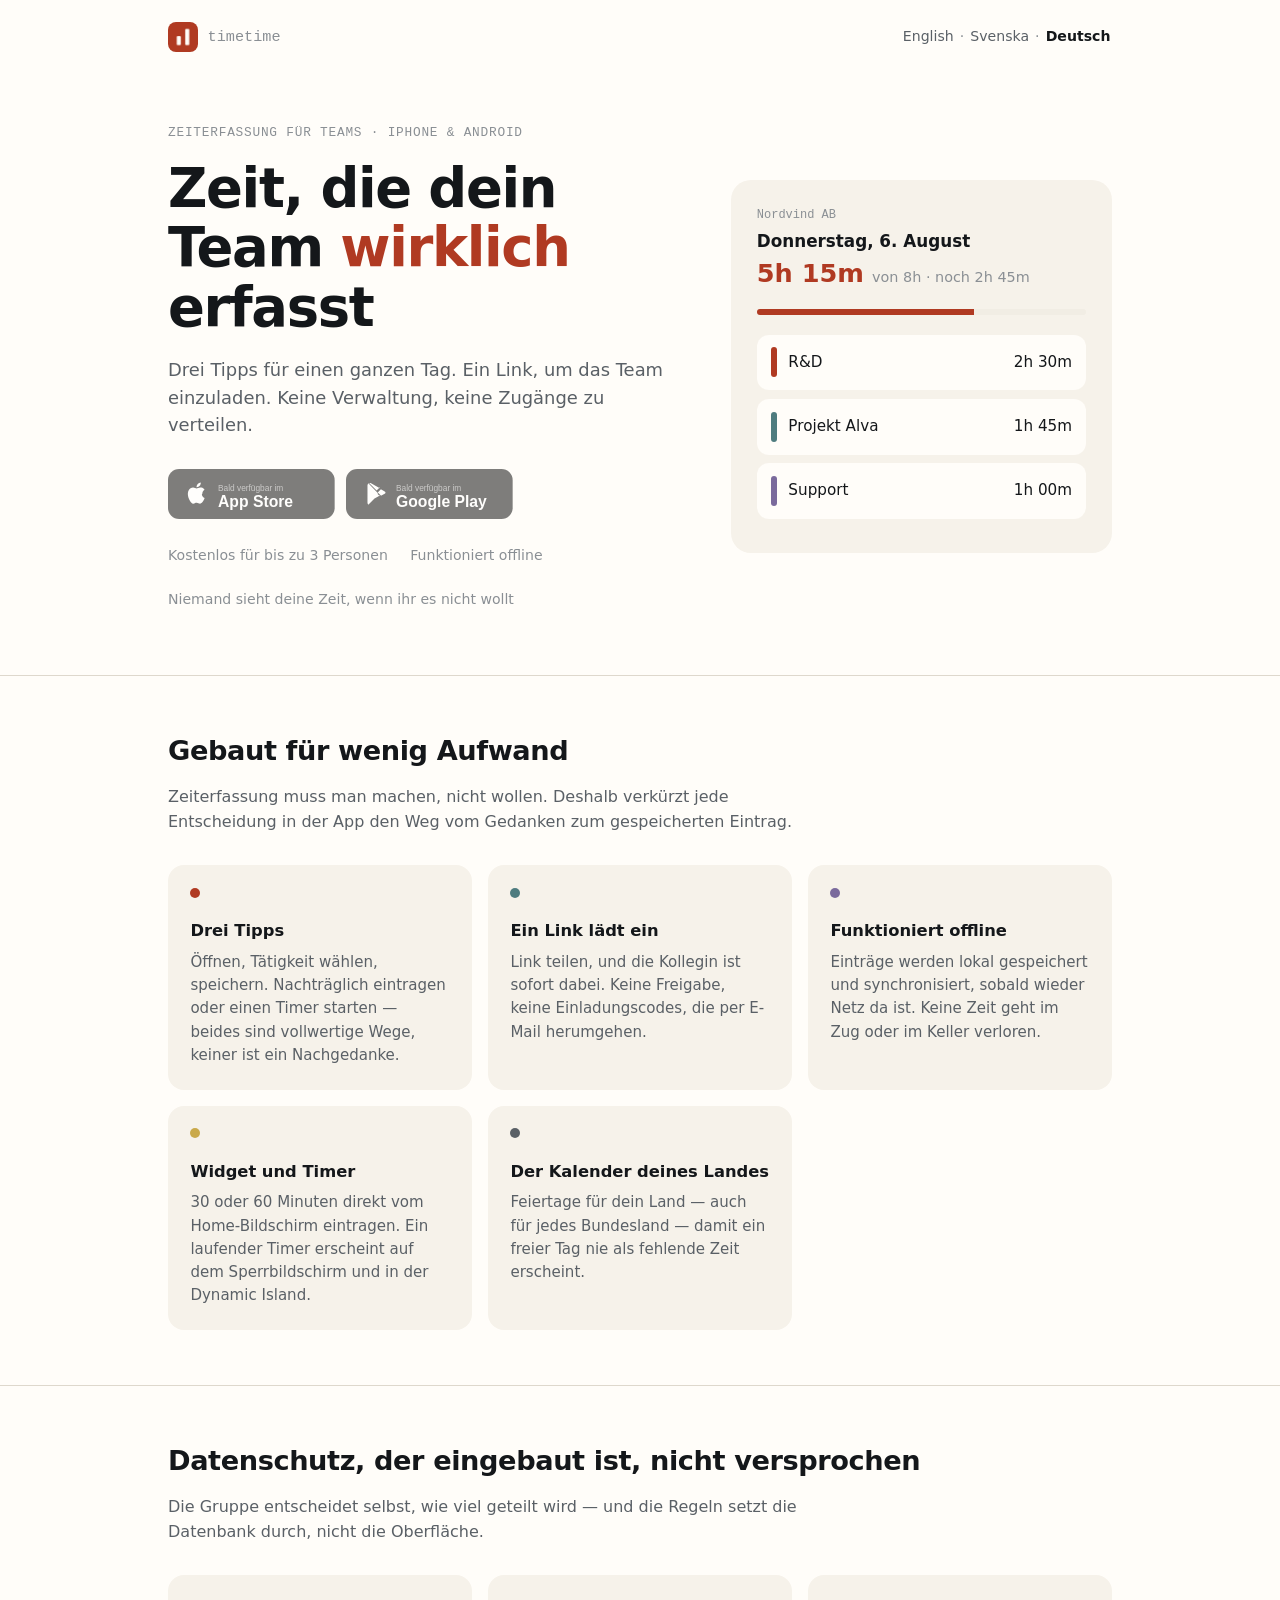
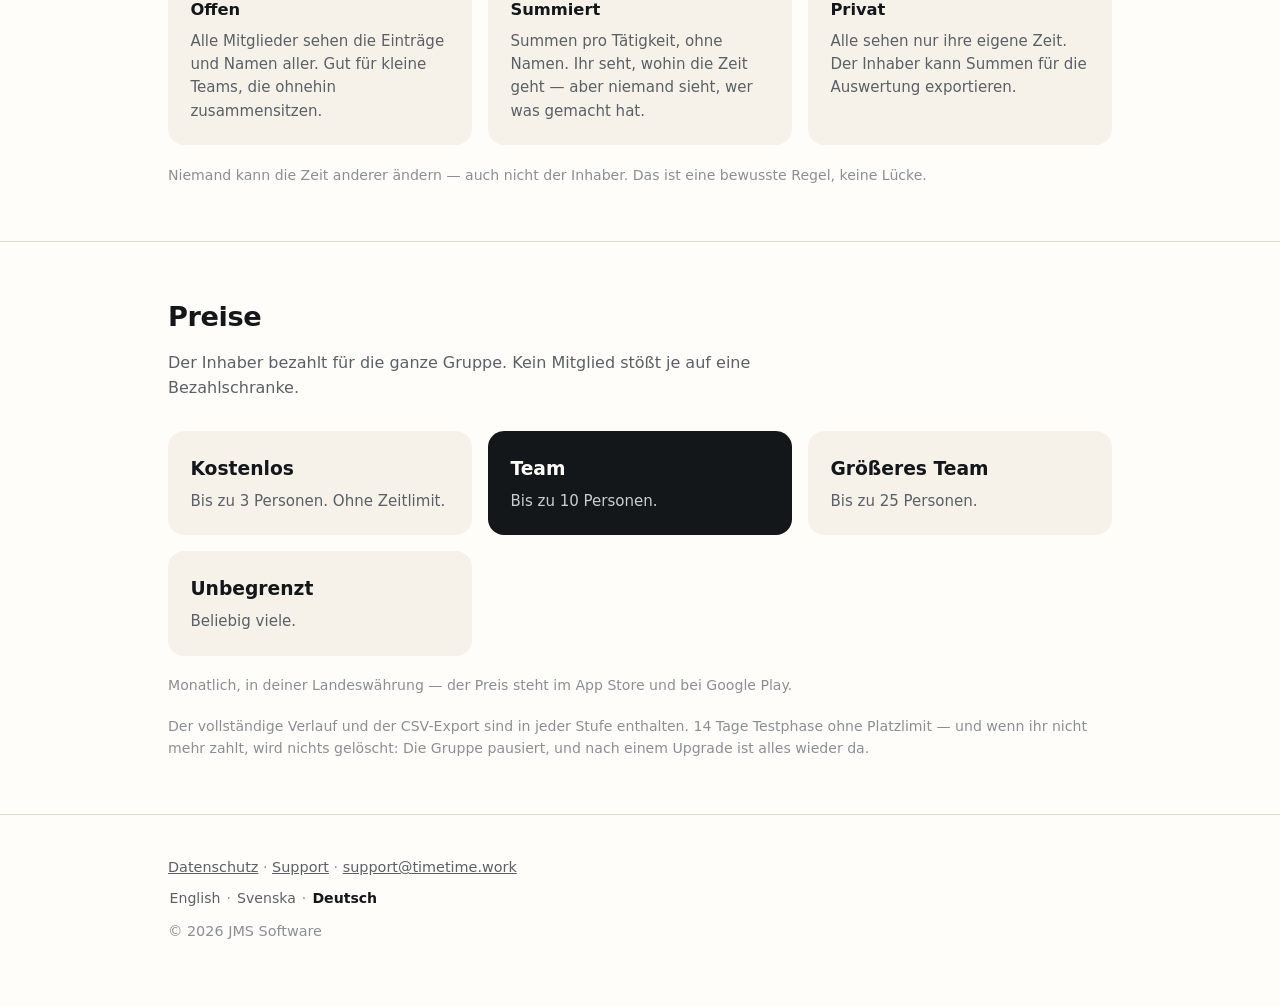
==== de/index.html @ 175a25b4 "Tre språk: engelska, svenska, tyska Startsidan bytte mellan svenska och engelska med JavaScript, och" ====
<!doctype html>
<html lang="de">
<head>
<meta charset="utf-8">
<meta name="viewport" content="width=device-width, initial-scale=1">
<title>TimeTime — Zeiterfassung für Teams</title>
<meta name="description" content="Zeit erfassen mit drei Tipps, auf die gemeinsamen Tätigkeiten deiner Gruppe. Ein Link lädt deine Kolleginnen und Kollegen ein. iPhone und Android.">
<link rel="alternate" hreflang="en" href="https://timetime.work/">
<link rel="alternate" hreflang="sv" href="https://timetime.work/sv/">
<link rel="alternate" hreflang="de" href="https://timetime.work/de/">
<link rel="alternate" hreflang="x-default" href="https://timetime.work/">
<link rel="icon" href="/assets/icon.png">
<link rel="stylesheet" href="/assets/site.css">
<meta property="og:title" content="TimeTime — Zeiterfassung für Teams">
<meta property="og:description" content="Drei Tipps für einen ganzen Tag. Ein Link, um das Team einzuladen.">
<meta property="og:image" content="https://timetime.work/assets/icon.png">
<meta property="og:type" content="website">
</head>
<body>
<div class="wrap">
  <header class="site">
    <a class="brand" href="/de/"><img src="/assets/icon.png" alt="">timetime</a>
    <nav class="langs" aria-label="Sprache"><a href="/" hreflang="en" lang="en">English</a> · <a href="/sv/" hreflang="sv" lang="sv">Svenska</a> · <a href="/de/" hreflang="de" lang="de" aria-current="page">Deutsch</a></nav>
  </header>
  <section class="hero" style="border:0">
    <div>
      <p class="eyebrow">Zeiterfassung für Teams · iPhone &amp; Android</p>
      <h1>Zeit, die dein Team <span class="em">wirklich</span> erfasst</h1>
      <p class="sub">Drei Tipps für einen ganzen Tag. Ein Link, um das Team einzuladen. Keine Verwaltung, keine Zugänge zu verteilen.</p>
      <div class="cta"><span class="store soon">
  <svg viewBox="0 0 180 54" role="img" aria-label="App Store" xmlns="http://www.w3.org/2000/svg">
    <rect width="180" height="54" rx="12" fill="#161616"/>
    <g fill="#fff">
      <path d="M37 26.9c0-3 2.4-4.4 2.5-4.5-1.4-2-3.5-2.3-4.2-2.3-1.8-.2-3.5 1-4.4 1-.9 0-2.3-1-3.8-1-1.9 0-3.7 1.1-4.7 2.9-2 3.5-.5 8.7 1.4 11.5.9 1.4 2 2.9 3.5 2.9 1.4-.1 1.9-.9 3.6-.9s2.2.9 3.7.9c1.5 0 2.5-1.4 3.4-2.8 1.1-1.6 1.5-3.1 1.6-3.2-.1 0-3-1.2-3-4.4zM34.2 18.2c.8-1 1.3-2.3 1.2-3.7-1.1 0-2.5.8-3.3 1.7-.7.8-1.4 2.2-1.2 3.5 1.3.1 2.5-.6 3.3-1.5z"/>
      <text x="54" y="24" font-family="Helvetica,Arial,sans-serif" font-size="9" fill="#a1a1a1">Bald verfügbar im</text>
      <text x="54" y="41" font-family="Helvetica,Arial,sans-serif" font-size="17" font-weight="700" fill="#fff">App Store</text>
    </g>
  </svg>
</span><span class="store soon">
  <svg viewBox="0 0 180 54" role="img" aria-label="Google Play" xmlns="http://www.w3.org/2000/svg">
    <rect width="180" height="54" rx="12" fill="#161616"/>
    <g fill="#fff">
      <path d="M24 15.6c-.5.5-.8 1.3-.8 2.3v18.2c0 1 .3 1.8.8 2.3l.1.1 10.2-10.2v-2.4L24.1 15.5l-.1.1zm13.7 13.1-3.4-3.4 3.4-3.4 4.1 2.3c1.2.7 1.2 1.8 0 2.5l-4.1 2.3v-.3zm-1.1.6L33.1 26l-7.9 7.9c.4.4 1 .5 1.8.1l9.6-5.4v.7zm0-8.6-9.6-5.4c-.8-.4-1.4-.3-1.8.1l7.9 7.9 3.5-3.5v.9z"/>
      <text x="54" y="24" font-family="Helvetica,Arial,sans-serif" font-size="9" fill="#a1a1a1">Bald verfügbar im</text>
      <text x="54" y="41" font-family="Helvetica,Arial,sans-serif" font-size="17" font-weight="700" fill="#fff">Google Play</text>
    </g>
  </svg>
</span></div>
      <div class="trust"><span>Kostenlos für bis zu 3 Personen</span><span>Funktioniert offline</span><span>Niemand sieht deine Zeit, wenn ihr es nicht wollt</span></div>
    </div>
    <div class="stage" aria-hidden="true">
      <div class="stage-group">Nordvind AB</div>
      <div class="stage-title">Donnerstag, 6. August</div>
      <div class="daytotal"><span class="big">5h 15m</span><span class="of">von 8h · noch 2h 45m</span></div>
      <div class="bar"><i></i></div>
      <div class="rowline"><span class="tab" style="background:#B03A22"></span><span class="name">R&amp;D</span><span class="val">2h 30m</span></div>
      <div class="rowline"><span class="tab" style="background:#4E7C7F"></span><span class="name">Projekt Alva</span><span class="val">1h 45m</span></div>
      <div class="rowline"><span class="tab" style="background:#7A6A9C"></span><span class="name">Support</span><span class="val">1h 00m</span></div>
    </div>
  </section>
</div>
<section><div class="wrap">
  <h2>Gebaut für wenig Aufwand</h2><p class="lead">Zeiterfassung muss man machen, nicht wollen. Deshalb verkürzt jede Entscheidung in der App den Weg vom Gedanken zum gespeicherten Eintrag.</p>
  <div class="grid"><div class="card"><span class="dot" style="background:#B03A22"></span><h3>Drei Tipps</h3><p>Öffnen, Tätigkeit wählen, speichern. Nachträglich eintragen oder einen Timer starten — beides sind vollwertige Wege, keiner ist ein Nachgedanke.</p></div><div class="card"><span class="dot" style="background:#4E7C7F"></span><h3>Ein Link lädt ein</h3><p>Link teilen, und die Kollegin ist sofort dabei. Keine Freigabe, keine Einladungscodes, die per E-Mail herumgehen.</p></div><div class="card"><span class="dot" style="background:#7A6A9C"></span><h3>Funktioniert offline</h3><p>Einträge werden lokal gespeichert und synchronisiert, sobald wieder Netz da ist. Keine Zeit geht im Zug oder im Keller verloren.</p></div><div class="card"><span class="dot" style="background:#C9A94A"></span><h3>Widget und Timer</h3><p>30 oder 60 Minuten direkt vom Home-Bildschirm eintragen. Ein laufender Timer erscheint auf dem Sperrbildschirm und in der Dynamic Island.</p></div><div class="card"><span class="dot" style="background:#5A6066"></span><h3>Der Kalender deines Landes</h3><p>Feiertage für dein Land — auch für jedes Bundesland — damit ein freier Tag nie als fehlende Zeit erscheint.</p></div></div>
</div></section>
<section><div class="wrap">
  <h2>Datenschutz, der eingebaut ist, nicht versprochen</h2><p class="lead">Die Gruppe entscheidet selbst, wie viel geteilt wird — und die Regeln setzt die Datenbank durch, nicht die Oberfläche.</p>
  <div class="grid"><div class="card"><h3>Offen</h3><p>Alle Mitglieder sehen die Einträge und Namen aller. Gut für kleine Teams, die ohnehin zusammensitzen.</p></div><div class="card"><h3>Summiert</h3><p>Summen pro Tätigkeit, ohne Namen. Ihr seht, wohin die Zeit geht — aber niemand sieht, wer was gemacht hat.</p></div><div class="card"><h3>Privat</h3><p>Alle sehen nur ihre eigene Zeit. Der Inhaber kann Summen für die Auswertung exportieren.</p></div></div>
  <p class="note">Niemand kann die Zeit anderer ändern — auch nicht der Inhaber. Das ist eine bewusste Regel, keine Lücke.</p>
</div></section>
<section><div class="wrap">
  <h2>Preise</h2><p class="lead">Der Inhaber bezahlt für die ganze Gruppe. Kein Mitglied stößt je auf eine Bezahlschranke.</p>
  <div class="grid"><div class="price-card"><h3>Kostenlos</h3><p>Bis zu 3 Personen. Ohne Zeitlimit.</p></div><div class="price-card hi"><h3>Team</h3><p>Bis zu 10 Personen.</p></div><div class="price-card"><h3>Größeres Team</h3><p>Bis zu 25 Personen.</p></div><div class="price-card"><h3>Unbegrenzt</h3><p>Beliebig viele.</p></div></div>
  <p class="note">Monatlich, in deiner Landeswährung — der Preis steht im App Store und bei Google Play.</p>
  <p class="note">Der vollständige Verlauf und der CSV-Export sind in jeder Stufe enthalten. 14 Tage Testphase ohne Platzlimit — und wenn ihr nicht mehr zahlt, wird nichts gelöscht: Die Gruppe pausiert, und nach einem Upgrade ist alles wieder da.</p>
</div></section>
<footer><div class="wrap">
  <p><a href="/de/privacy.html">Datenschutz</a> ·
     <a href="/de/support.html">Support</a> ·
     <a href="mailto:support@timetime.work">support@timetime.work</a></p>
  <p class="langline"><nav class="langs" aria-label="Sprache"><a href="/" hreflang="en" lang="en">English</a> · <a href="/sv/" hreflang="sv" lang="sv">Svenska</a> · <a href="/de/" hreflang="de" lang="de" aria-current="page">Deutsch</a></nav></p>
  <p>© 2026 JMS Software</p>
</div></footer>
<script>
document.querySelectorAll(".langs a").forEach(function (a) {
  a.addEventListener("click", function () {
    try { localStorage.setItem("timetime-lang", a.getAttribute("hreflang")); } catch (e) {}
  });
});
</script>
</body>
</html>
---- assets/site.css ----
/* timetime.work — färgerna kommer ur appens designtokens
   (packages/tokens/tokens.json i app-repot). */
:root {
  --ink: #14171A; --paper: #FFFDF9; --sunken: #F6F2EA;
  --sunken-alt: #F1EDE4; --accent: #B03A22; --accent-ink: #F9F4EE;
  --sec: #5A6066; --ter: #8A8F94; --border: #DED8CD;
  --body: "IBM Plex Sans", -apple-system, BlinkMacSystemFont, "Segoe UI", system-ui, sans-serif;
  --mono: ui-monospace, "IBM Plex Mono", SFMono-Regular, Menlo, monospace;
}
* { box-sizing: border-box; margin: 0; padding: 0; }
html { scroll-behavior: smooth; }
body { background: var(--paper); color: var(--ink); font-family: var(--body); line-height: 1.55; -webkit-font-smoothing: antialiased; }
a { color: var(--accent); }
.wrap { max-width: 62rem; margin: 0 auto; padding: 0 1.5rem; }
.wrap.narrow { max-width: 40rem; }

header.site { display: flex; align-items: center; justify-content: space-between; gap: 1rem; flex-wrap: wrap; padding: 1.4rem 0; }
.brand { display: flex; align-items: center; gap: .6rem; font-family: var(--mono); font-size: .95rem; color: var(--ter); text-decoration: none; }
.brand img { width: 30px; height: 30px; border-radius: 8px; }
.langs { font-size: .88rem; color: var(--ter); }
.langs a { color: var(--sec); text-decoration: none; padding: .25rem .1rem; }
.langs a:hover { color: var(--ink); }
.langs a[aria-current="page"] { color: var(--ink); font-weight: 600; }

.hero { padding: 3rem 0 4rem; display: grid; grid-template-columns: 1.15fr .85fr; gap: 3rem; align-items: center; }
@media (max-width: 800px) { .hero { grid-template-columns: 1fr; gap: 2.5rem; } }
.eyebrow { font-family: var(--mono); font-size: .8rem; letter-spacing: .06em; text-transform: uppercase; color: var(--ter); }
h1 { font-size: clamp(2.1rem, 5.5vw, 3.4rem); font-weight: 600; letter-spacing: -.025em; margin-top: 1rem; line-height: 1.1; }
h1 .em { color: var(--accent); }
.sub { font-size: 1.12rem; color: var(--sec); margin-top: 1.1rem; max-width: 32rem; }
.cta { display: flex; gap: .7rem; flex-wrap: wrap; margin-top: 1.9rem; }
.store svg { height: 50px; width: auto; display: block; }
.store.soon { opacity: .55; cursor: default; }
.trust { display: flex; gap: 1.4rem; flex-wrap: wrap; margin-top: 1.6rem; color: var(--ter); font-size: .88rem; }

.stage { background: var(--sunken); border-radius: 20px; padding: 1.6rem; }
.stage-group { font-family: var(--mono); font-size: .75rem; color: var(--ter); }
.stage-title { font-weight: 600; font-size: 1.05rem; margin-top: .2rem; }
.rowline { display: flex; align-items: center; gap: .7rem; background: var(--paper); border-radius: 12px; padding: .8rem .9rem; margin-bottom: .55rem; }
.tab { width: 6px; height: 30px; border-radius: 3px; }
.rowline .name { font-weight: 500; font-size: .95rem; }
.rowline .val { margin-left: auto; font-weight: 500; font-size: .95rem; }
.daytotal { display: flex; align-items: baseline; gap: .5rem; margin-bottom: 1rem; }
.daytotal .big { font-size: 1.6rem; font-weight: 600; color: var(--accent); }
.daytotal .of { color: var(--ter); font-size: .9rem; }
.bar { height: 6px; border-radius: 3px; background: var(--sunken-alt); overflow: hidden; margin-bottom: 1.2rem; }
.bar i { display: block; height: 100%; width: 66%; background: var(--accent); }

section { padding: 3.4rem 0; border-top: 1px solid var(--border); }
h2 { font-size: 1.7rem; font-weight: 600; letter-spacing: -.015em; }
section > .wrap > p.lead { color: var(--sec); margin-top: .8rem; max-width: 40rem; }
.grid { display: grid; gap: 1rem; grid-template-columns: repeat(auto-fit, minmax(15rem, 1fr)); margin-top: 1.9rem; }
.card { background: var(--sunken); border-radius: 16px; padding: 1.4rem; }
.card h3 { font-size: 1.02rem; font-weight: 600; }
.card p { color: var(--sec); font-size: .94rem; margin-top: .45rem; }
.card .dot { width: 10px; height: 10px; border-radius: 50%; display: inline-block; margin-bottom: .8rem; }
.price-card { background: var(--sunken); border-radius: 16px; padding: 1.4rem; }
.price-card.hi { background: var(--ink); color: var(--paper); }
.price-card.hi p { color: #C9CDD1; }
.price-card p { color: var(--sec); font-size: .94rem; margin-top: .45rem; }
.amount { font-size: 1.7rem; font-weight: 600; letter-spacing: -.02em; margin-top: .3rem; }
.unit { color: var(--ter); font-size: .88rem; }
.price-card.hi .unit { color: #A7B0B5; }
.note { color: var(--ter); font-size: .88rem; margin-top: 1.2rem; }

footer { padding: 2.6rem 0 4rem; border-top: 1px solid var(--border); color: var(--ter); font-size: .9rem; }
footer p + p { margin-top: .6rem; }
footer a { color: var(--sec); }

/* Policy och support: smalare spalt, löptext. */
body.doc h1 { font-size: 1.9rem; margin-top: 1rem; }
body.doc h2 { font-size: 1.05rem; margin-top: 2rem; letter-spacing: 0; }
body.doc p { color: var(--sec); margin-top: .7rem; line-height: 1.6; }
body.doc .muted { color: var(--ter); font-size: .88rem; }
body.doc footer { margin-top: 3rem; }
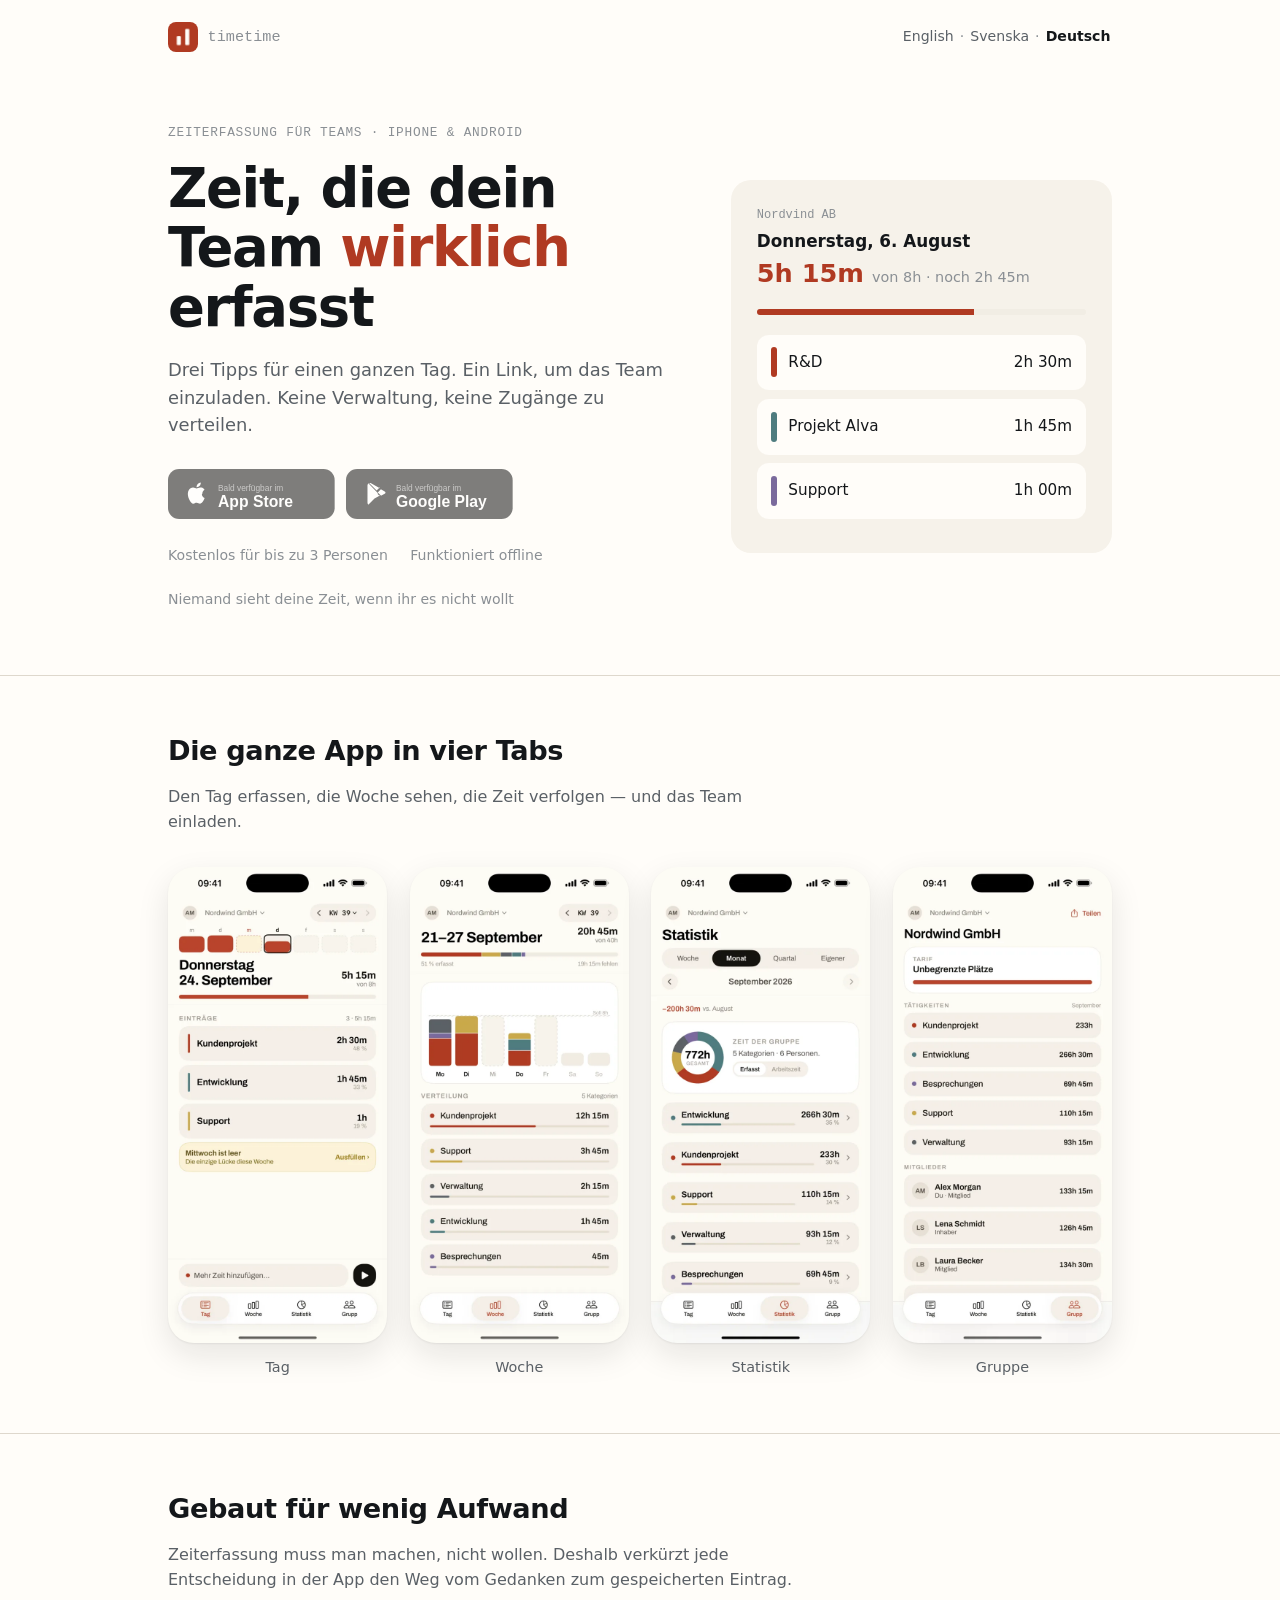
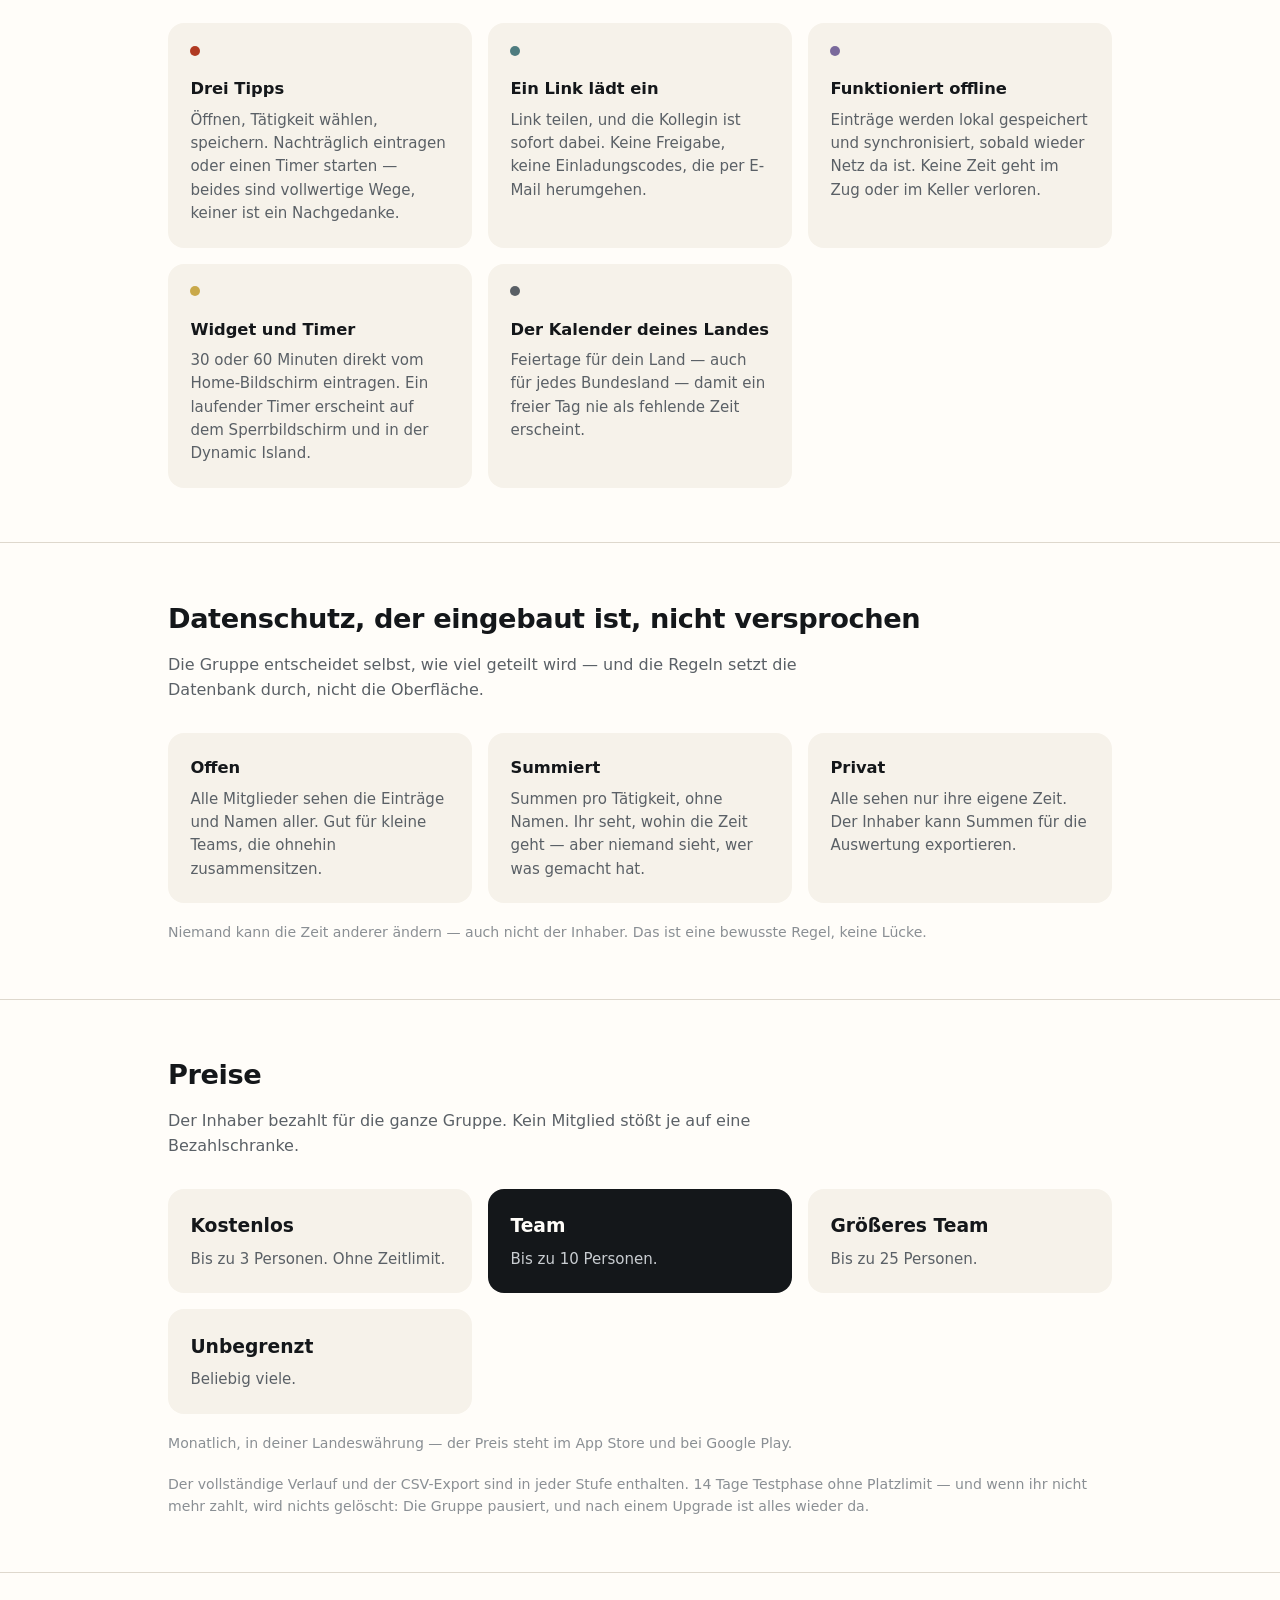
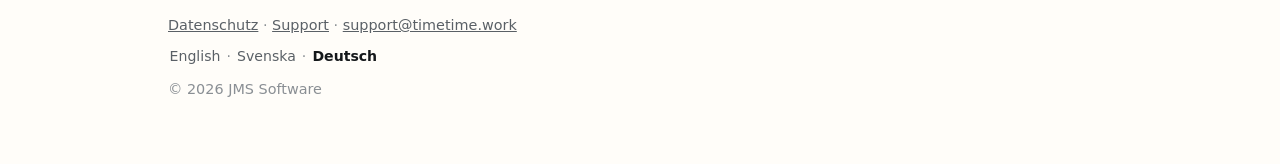
==== commit a5e27ea8: "Skärmdumpar från appen: hela appen är fyra flikar Dag, Vecka, Statistik och Grupp på sidans eget spr" ====
--- a/de/index.html
+++ b/de/index.html
@@ -60,6 +60,10 @@
   </section>
 </div>
 <section><div class="wrap">
+  <h2>Die ganze App in vier Tabs</h2><p class="lead">Den Tag erfassen, die Woche sehen, die Zeit verfolgen — und das Team einladen.</p>
+  <div class="screens"><figure><img src="/assets/screens/de/day.webp" width="600" height="1304" loading="lazy" alt="Tag"><figcaption>Tag</figcaption></figure><figure><img src="/assets/screens/de/week.webp" width="600" height="1304" loading="lazy" alt="Woche"><figcaption>Woche</figcaption></figure><figure><img src="/assets/screens/de/stats.webp" width="600" height="1304" loading="lazy" alt="Statistik"><figcaption>Statistik</figcaption></figure><figure><img src="/assets/screens/de/group.webp" width="600" height="1304" loading="lazy" alt="Gruppe"><figcaption>Gruppe</figcaption></figure></div>
+</div></section>
+<section><div class="wrap">
   <h2>Gebaut für wenig Aufwand</h2><p class="lead">Zeiterfassung muss man machen, nicht wollen. Deshalb verkürzt jede Entscheidung in der App den Weg vom Gedanken zum gespeicherten Eintrag.</p>
   <div class="grid"><div class="card"><span class="dot" style="background:#B03A22"></span><h3>Drei Tipps</h3><p>Öffnen, Tätigkeit wählen, speichern. Nachträglich eintragen oder einen Timer starten — beides sind vollwertige Wege, keiner ist ein Nachgedanke.</p></div><div class="card"><span class="dot" style="background:#4E7C7F"></span><h3>Ein Link lädt ein</h3><p>Link teilen, und die Kollegin ist sofort dabei. Keine Freigabe, keine Einladungscodes, die per E-Mail herumgehen.</p></div><div class="card"><span class="dot" style="background:#7A6A9C"></span><h3>Funktioniert offline</h3><p>Einträge werden lokal gespeichert und synchronisiert, sobald wieder Netz da ist. Keine Zeit geht im Zug oder im Keller verloren.</p></div><div class="card"><span class="dot" style="background:#C9A94A"></span><h3>Widget und Timer</h3><p>30 oder 60 Minuten direkt vom Home-Bildschirm eintragen. Ein laufender Timer erscheint auf dem Sperrbildschirm und in der Dynamic Island.</p></div><div class="card"><span class="dot" style="background:#5A6066"></span><h3>Der Kalender deines Landes</h3><p>Feiertage für dein Land — auch für jedes Bundesland — damit ein freier Tag nie als fehlende Zeit erscheint.</p></div></div>
 </div></section>
--- a/assets/site.css
+++ b/assets/site.css
@@ -73,3 +73,15 @@
 body.doc p { color: var(--sec); margin-top: .7rem; line-height: 1.6; }
 body.doc .muted { color: var(--ter); font-size: .88rem; }
 body.doc footer { margin-top: 3rem; }
+
+/* Skärmdumparna: fyra i rad, och på smala skärmar en rad man sveper i. */
+.screens { display: grid; grid-template-columns: repeat(4, 1fr); gap: 1.4rem; margin-top: 2rem; }
+.screens figure { margin: 0; }
+.screens img { width: 100%; height: auto; display: block; border-radius: 26px; background: var(--sunken);
+  box-shadow: 0 1px 2px rgba(20,18,15,.06), 0 12px 32px rgba(20,18,15,.10); }
+.screens figcaption { text-align: center; color: var(--sec); font-size: .9rem; margin-top: .8rem; }
+@media (max-width: 800px) {
+  .screens { grid-template-columns: none; grid-auto-flow: column; grid-auto-columns: 62%;
+    overflow-x: auto; scroll-snap-type: x mandatory; padding-bottom: .6rem; }
+  .screens figure { scroll-snap-align: start; }
+}
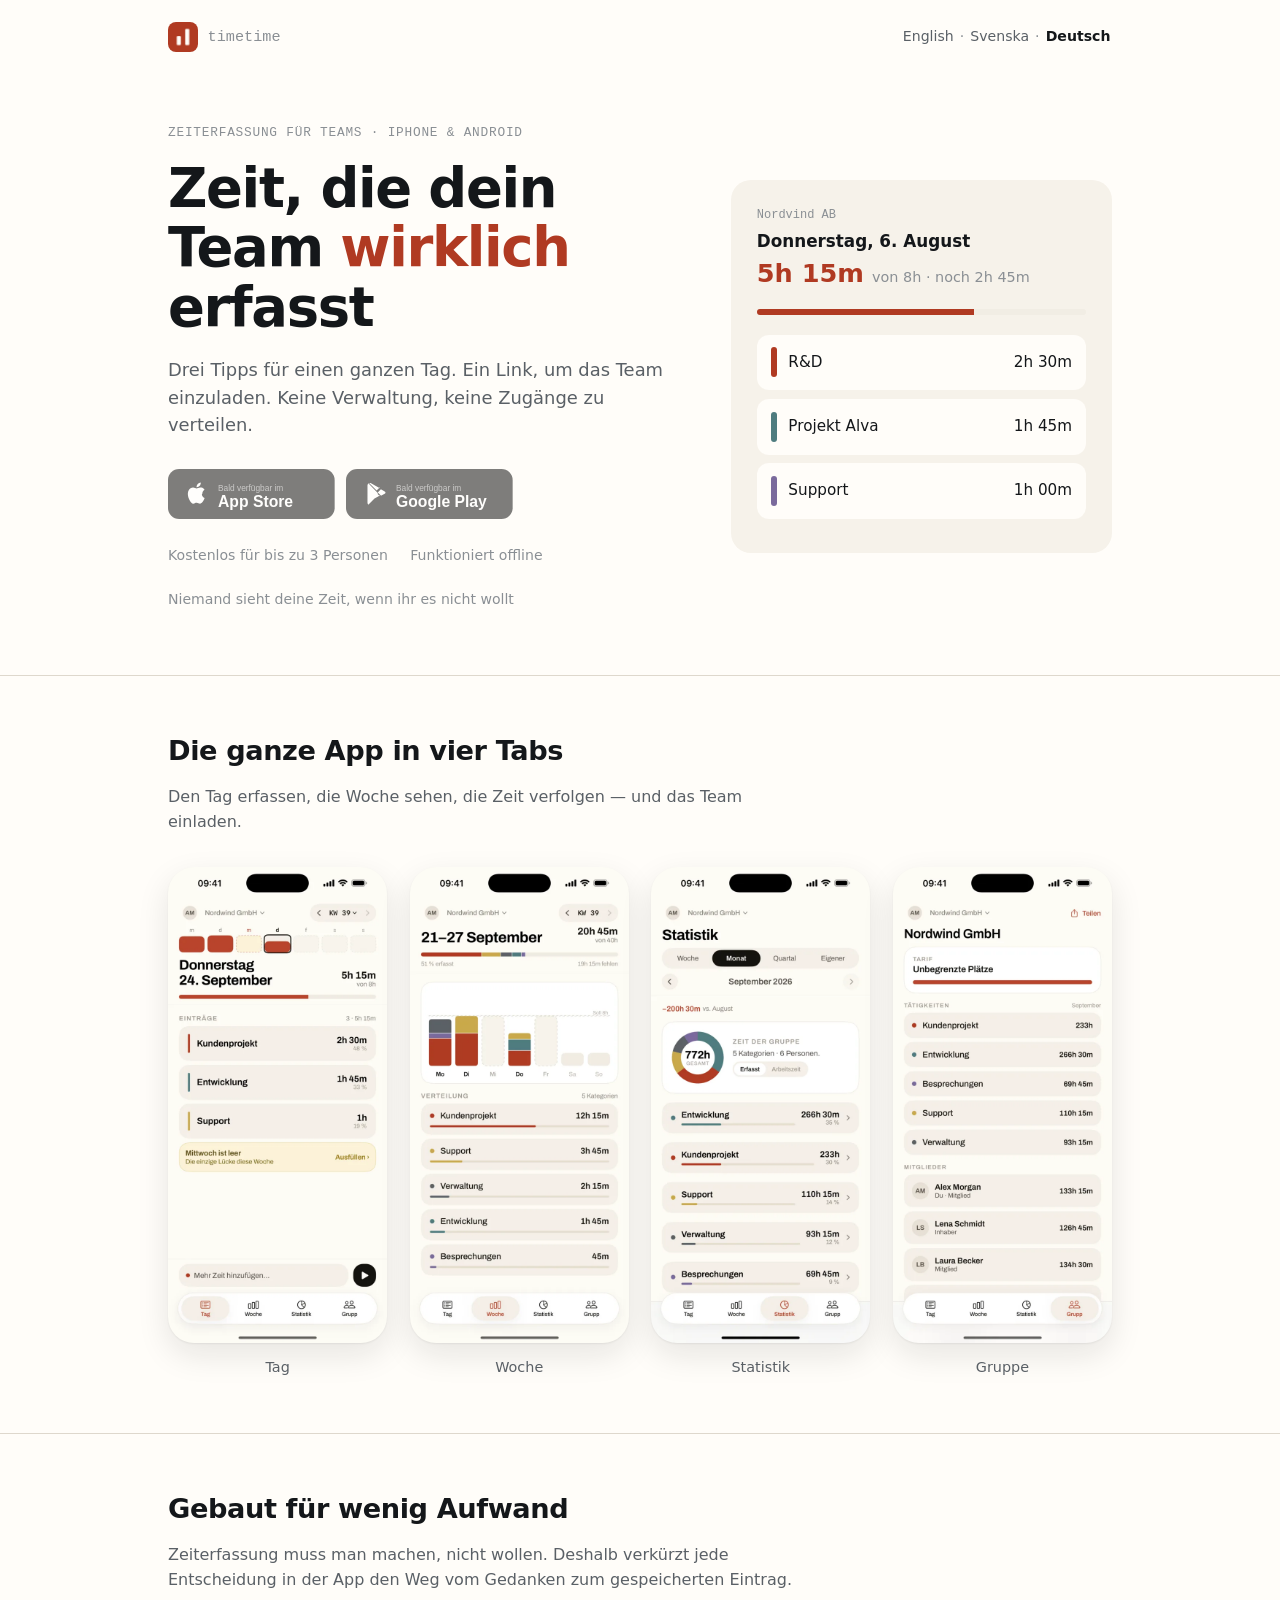
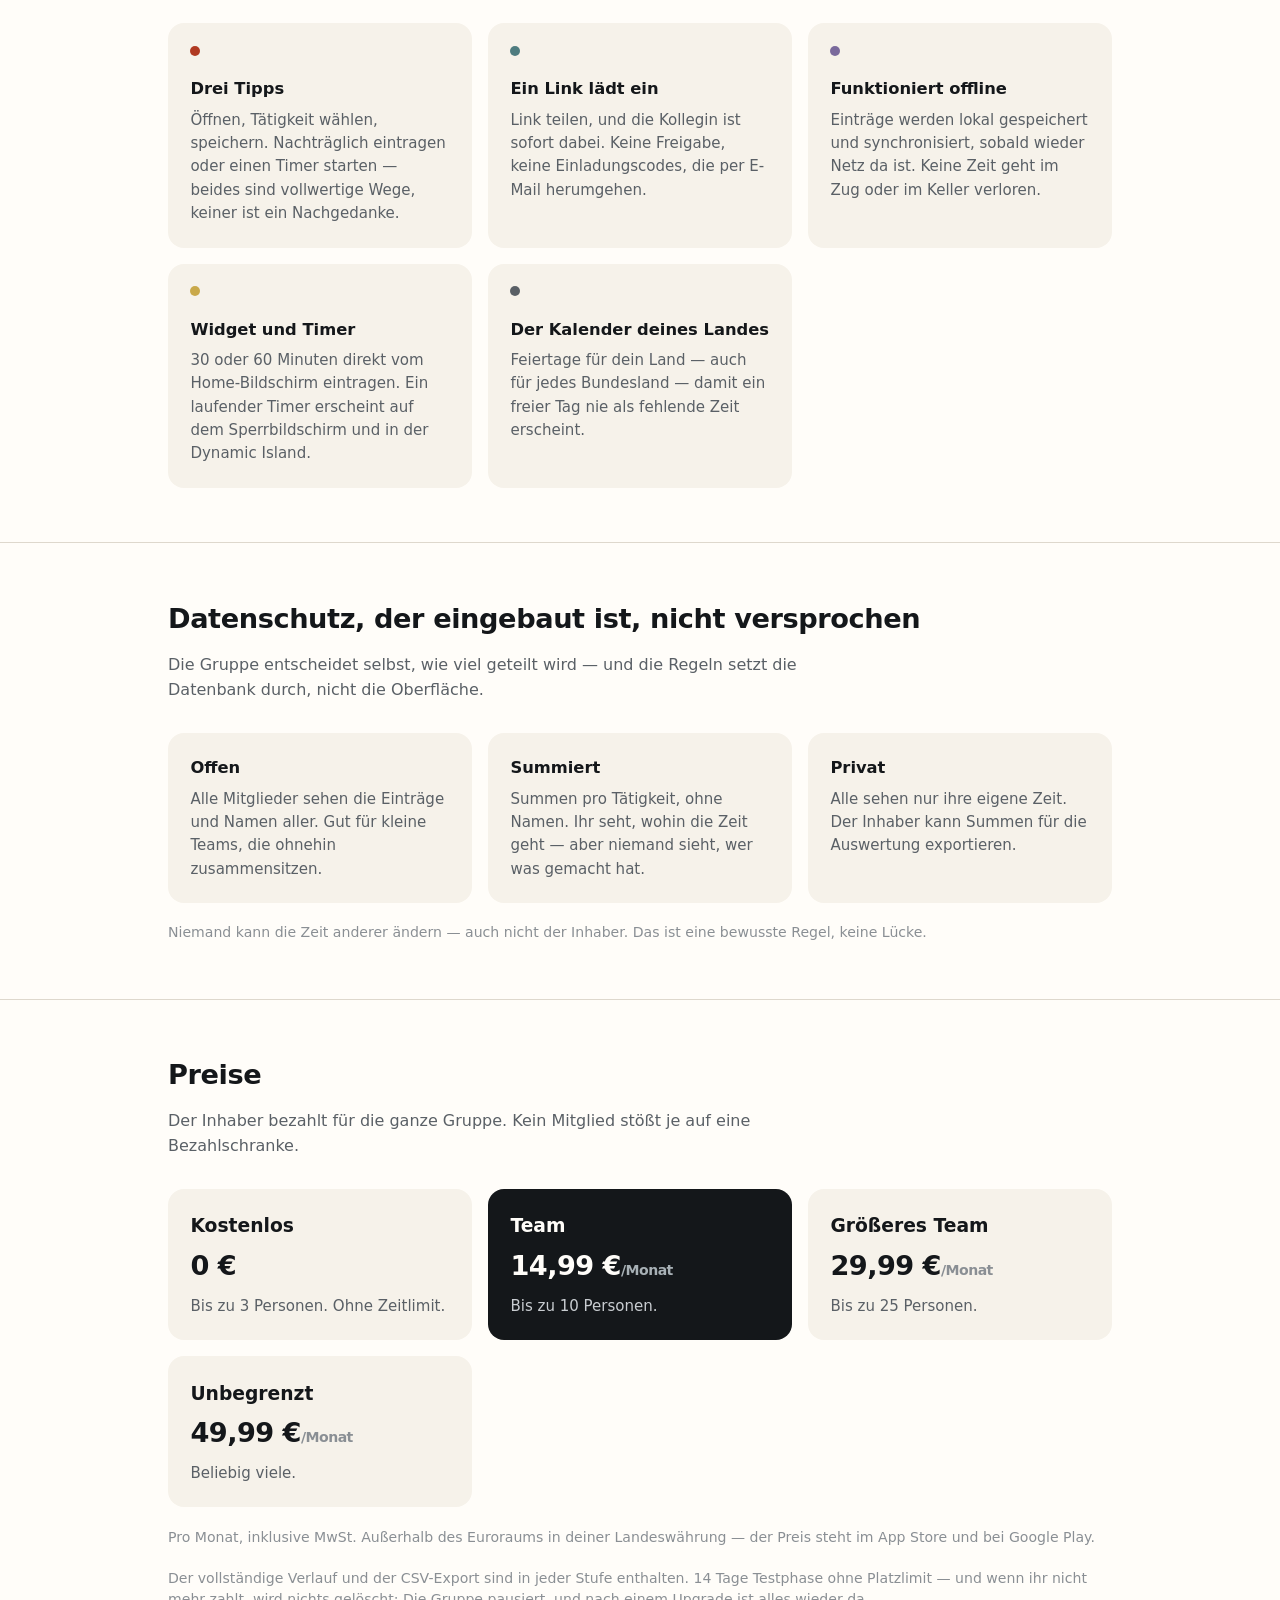
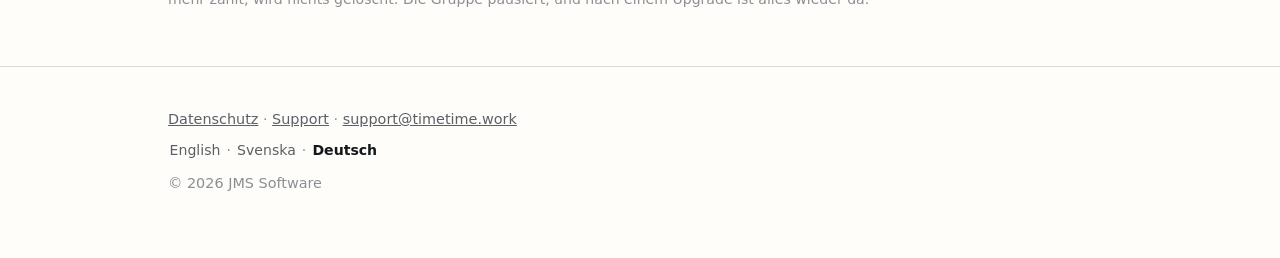
==== commit 66da03e8: "Priser på alla språk: USD på engelska, EUR på tyska Samma jämna nivåer som i butikerna (14.99/29.99/" ====
--- a/de/index.html
+++ b/de/index.html
@@ -10,7 +10,7 @@
 <link rel="alternate" hreflang="de" href="https://timetime.work/de/">
 <link rel="alternate" hreflang="x-default" href="https://timetime.work/">
 <link rel="icon" href="/assets/icon.png">
-<link rel="stylesheet" href="/assets/site.css">
+<link rel="stylesheet" href="/assets/site.css?v=7b43fc1971">
 <meta property="og:title" content="TimeTime — Zeiterfassung für Teams">
 <meta property="og:description" content="Drei Tipps für einen ganzen Tag. Ein Link, um das Team einzuladen.">
 <meta property="og:image" content="https://timetime.work/assets/icon.png">
@@ -74,8 +74,8 @@
 </div></section>
 <section><div class="wrap">
   <h2>Preise</h2><p class="lead">Der Inhaber bezahlt für die ganze Gruppe. Kein Mitglied stößt je auf eine Bezahlschranke.</p>
-  <div class="grid"><div class="price-card"><h3>Kostenlos</h3><p>Bis zu 3 Personen. Ohne Zeitlimit.</p></div><div class="price-card hi"><h3>Team</h3><p>Bis zu 10 Personen.</p></div><div class="price-card"><h3>Größeres Team</h3><p>Bis zu 25 Personen.</p></div><div class="price-card"><h3>Unbegrenzt</h3><p>Beliebig viele.</p></div></div>
-  <p class="note">Monatlich, in deiner Landeswährung — der Preis steht im App Store und bei Google Play.</p>
+  <div class="grid"><div class="price-card"><h3>Kostenlos</h3><div class="amount">0 €</div><p>Bis zu 3 Personen. Ohne Zeitlimit.</p></div><div class="price-card hi"><h3>Team</h3><div class="amount">14,99 €<span class="unit">/Monat</span></div><p>Bis zu 10 Personen.</p></div><div class="price-card"><h3>Größeres Team</h3><div class="amount">29,99 €<span class="unit">/Monat</span></div><p>Bis zu 25 Personen.</p></div><div class="price-card"><h3>Unbegrenzt</h3><div class="amount">49,99 €<span class="unit">/Monat</span></div><p>Beliebig viele.</p></div></div>
+  <p class="note">Pro Monat, inklusive MwSt. Außerhalb des Euroraums in deiner Landeswährung — der Preis steht im App Store und bei Google Play.</p>
   <p class="note">Der vollständige Verlauf und der CSV-Export sind in jeder Stufe enthalten. 14 Tage Testphase ohne Platzlimit — und wenn ihr nicht mehr zahlt, wird nichts gelöscht: Die Gruppe pausiert, und nach einem Upgrade ist alles wieder da.</p>
 </div></section>
 <footer><div class="wrap">
